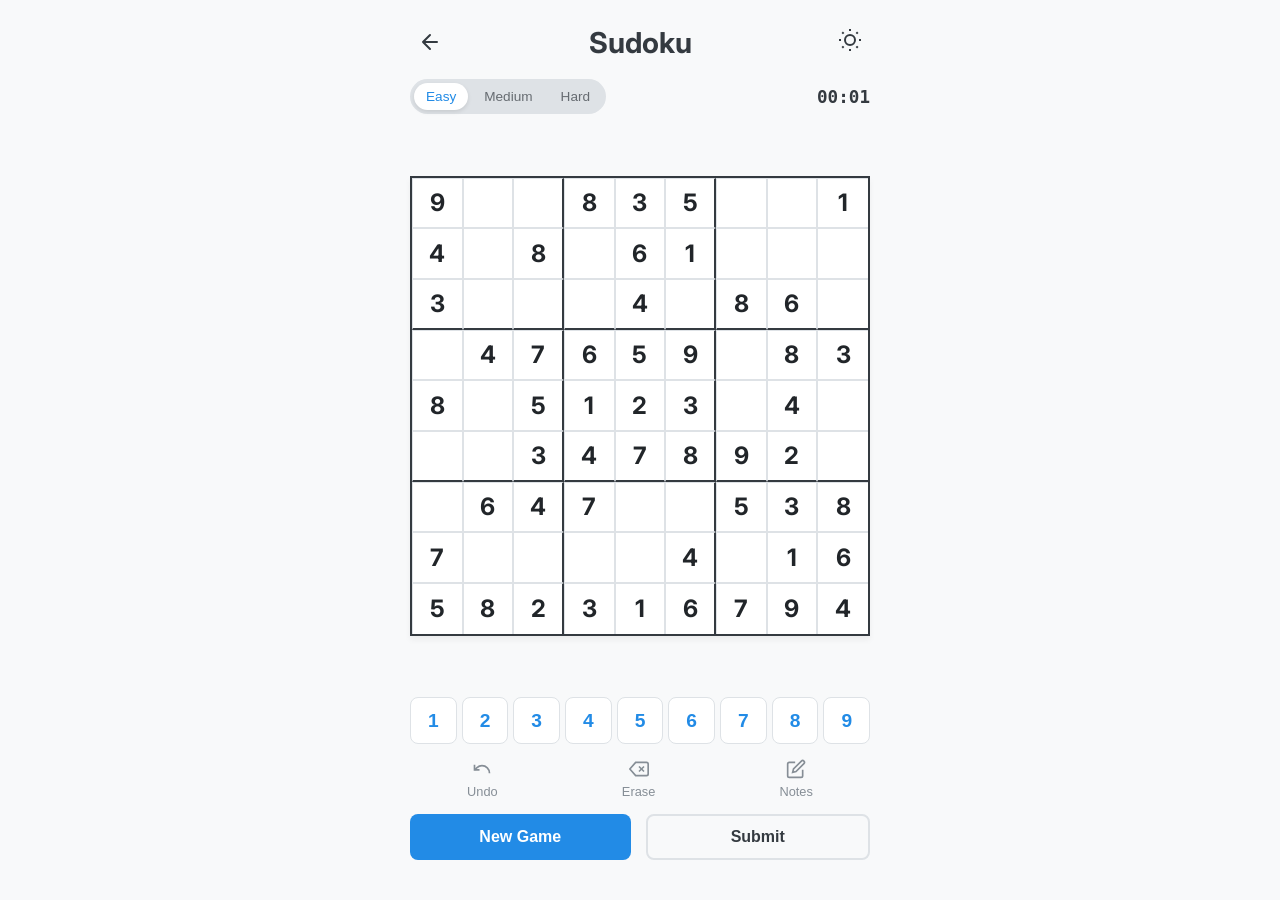
==== index.html @ 2845a226 "Migration" ====
<!DOCTYPE html>
<html lang="en">
<head>
    <meta charset="UTF-8">
    <meta name="viewport" content="width=device-width, initial-scale=1.0, maximum-scale=1.0, user-scalable=no">
    <title>Sudoku</title>
    <link rel="stylesheet" href="style.css">
    <link href="https://fonts.googleapis.com/css2?family=Inter:wght@400;500;600;700&display=swap" rel="stylesheet">
</head>
<body>
    <div class="app-container">
        <header>
            <div class="header-top">
                <a href="homepage.html" class="back-btn" title="Back to Home">
                    <svg width="24" height="24" viewBox="0 0 24 24" fill="none" stroke="currentColor" stroke-width="2" stroke-linecap="round" stroke-linejoin="round"><path d="M19 12H5M12 19l-7-7 7-7"/></svg>
                </a>
                <h1>Sudoku</h1>
                <div class="theme-toggle" id="theme-toggle" title="Toggle Dark Mode">
                    <svg width="24" height="24" viewBox="0 0 24 24" fill="none" stroke="currentColor" stroke-width="2">
                        <circle cx="12" cy="12" r="5"></circle>
                        <path d="M12 1v2M12 21v2M4.22 4.22l1.42 1.42M18.36 18.36l1.42 1.42M1 12h2M21 12h2M4.22 19.78l1.42-1.42M18.36 5.64l1.42-1.42"></path>
                    </svg>
                </div>
            </div>
            
            <div class="game-info">
                <div class="difficulty-selector">
                    <button class="diff-btn active" data-diff="easy">Easy</button>
                    <button class="diff-btn" data-diff="medium">Medium</button>
                    <button class="diff-btn" data-diff="hard">Hard</button>
                </div>
                <div class="timer" id="timer">00:00</div>
            </div>
        </header>

        <main class="game-board-container">
            <div id="sudoku-board" class="board"></div>
        </main>

        <div class="controls-area">
            <div class="numpad">
                <button class="num-btn" data-num="1">1</button>
                <button class="num-btn" data-num="2">2</button>
                <button class="num-btn" data-num="3">3</button>
                <button class="num-btn" data-num="4">4</button>
                <button class="num-btn" data-num="5">5</button>
                <button class="num-btn" data-num="6">6</button>
                <button class="num-btn" data-num="7">7</button>
                <button class="num-btn" data-num="8">8</button>
                <button class="num-btn" data-num="9">9</button>
            </div>
            
            <div class="action-buttons">
                <button class="action-btn icon-btn" id="undo-btn" title="Undo">
                    <svg width="20" height="20" viewBox="0 0 24 24" fill="none" stroke="currentColor" stroke-width="2"><path d="M3 7v6h6"></path><path d="M21 17a9 9 0 0 0-9-9 9 9 0 0 0-6 2.3L3 13"></path></svg>
                    <span>Undo</span>
                </button>
                <button class="action-btn icon-btn" id="erase-btn" title="Erase">
                    <svg width="20" height="20" viewBox="0 0 24 24" fill="none" stroke="currentColor" stroke-width="2"><path d="M21 4H8l-7 8 7 8h13a2 2 0 0 0 2-2V6a2 2 0 0 0-2-2z"></path><line x1="18" y1="9" x2="12" y2="15"></line><line x1="12" y1="9" x2="18" y2="15"></line></svg>
                    <span>Erase</span>
                </button>
                <button class="action-btn icon-btn" id="note-btn" title="Notes">
                    <svg width="20" height="20" viewBox="0 0 24 24" fill="none" stroke="currentColor" stroke-width="2"><path d="M11 4H4a2 2 0 0 0-2 2v14a2 2 0 0 0 2 2h14a2 2 0 0 0 2-2v-7"></path><path d="M18.5 2.5a2.121 2.121 0 0 1 3 3L12 15l-4 1 1-4 9.5-9.5z"></path></svg>
                    <span>Notes</span>
                </button>
            </div>

            <div class="game-actions">
                <button id="new-game-btn" class="primary-btn">New Game</button>
                <button id="submit-btn" class="secondary-btn">Submit</button>
            </div>
        </div>
        
        <div id="message" class="toast hidden"></div>
    </div>

    <script src="script.js"></script>
</body>
</html>
---- style.css ----
:root {
    --bg-color: #f8f9fa;
    --text-color: #343a40;
    --board-bg: #ffffff;
    --grid-line: #dee2e6;
    --grid-line-thick: #343a40;
    --cell-hover: #e9ecef;
    --selected-cell: #e7f5ff;
    --highlighted-cell: #f1f3f5;
    --same-num-highlight: #d0ebff;
    --primary-color: #228be6;
    --primary-hover: #1c7ed6;
    --secondary-color: #868e96;
    --error-color: #fa5252;
    --success-color: #40c057;
    --fixed-num-color: #212529;
    --user-num-color: #228be6;
    --shadow: 0 4px 6px rgba(0, 0, 0, 0.05);
    --radius: 8px;
    --font-family: 'Inter', -apple-system, BlinkMacSystemFont, sans-serif;
}

[data-theme="dark"] {
    --bg-color: #212529;
    --text-color: #f8f9fa;
    --board-bg: #343a40;
    --grid-line: #495057;
    --grid-line-thick: #adb5bd;
    --cell-hover: #3b4248;
    --selected-cell: #1864ab;
    --highlighted-cell: #2c3137;
    --same-num-highlight: #1971c2;
    --primary-color: #4dabf7;
    --primary-hover: #339af0;
    --secondary-color: #adb5bd;
    --error-color: #ff6b6b;
    --success-color: #51cf66;
    --fixed-num-color: #e9ecef;
    --user-num-color: #74c0fc;
    --shadow: 0 4px 6px rgba(0, 0, 0, 0.3);
}

* {
    box-sizing: border-box;
    margin: 0;
    padding: 0;
    user-select: none;
    -webkit-tap-highlight-color: transparent;
}

body {
    background-color: var(--bg-color);
    color: var(--text-color);
    font-family: var(--font-family);
    min-height: 100vh;
    display: flex;
    justify-content: center;
    transition: background-color 0.3s, color 0.3s;
}

.app-container {
    width: 100%;
    max-width: 500px;
    padding: 20px;
    display: flex;
    flex-direction: column;
    gap: 20px;
    height: 100vh; /* Full viewport height for mobile */
}

/* Header */
header {
    display: flex;
    flex-direction: column;
    gap: 15px;
}

.header-top {
    display: flex;
    justify-content: space-between;
    align-items: center;
}

h1 {
    font-size: 1.8rem;
    font-weight: 700;
}

.theme-toggle {
    cursor: pointer;
    padding: 8px;
    border-radius: 50%;
    transition: background-color 0.2s;
}

.theme-toggle:hover {
    background-color: var(--cell-hover);
}

.game-info {
    display: flex;
    justify-content: space-between;
    align-items: center;
}

.difficulty-selector {
    display: flex;
    background-color: var(--grid-line);
    padding: 4px;
    border-radius: 20px;
    gap: 4px;
}

.diff-btn {
    background: transparent;
    border: none;
    padding: 6px 12px;
    border-radius: 16px;
    font-size: 0.85rem;
    font-weight: 500;
    color: var(--text-color);
    cursor: pointer;
    transition: all 0.2s;
    opacity: 0.7;
}

.diff-btn.active {
    background-color: var(--board-bg);
    box-shadow: 0 2px 4px rgba(0,0,0,0.1);
    opacity: 1;
    color: var(--primary-color);
}

.timer {
    font-family: monospace;
    font-size: 1.1rem;
    font-weight: 600;
}

/* Board */
.game-board-container {
    flex: 1;
    display: flex;
    justify-content: center;
    align-items: center;
    width: 100%;
}

.board {
    display: grid;
    grid-template-columns: repeat(9, 1fr);
    grid-template-rows: repeat(9, 1fr);
    width: 100%;
    aspect-ratio: 1;
    background-color: var(--grid-line-thick);
    border: 2px solid var(--grid-line-thick);
    gap: 1px;
    box-shadow: var(--shadow);
}

.cell {
    background-color: var(--board-bg);
    display: flex;
    justify-content: center;
    align-items: center;
    font-size: 1.5rem;
    font-weight: 500;
    cursor: pointer;
    color: var(--user-num-color);
    position: relative;
}

/* Grid Lines Logic */
.cell:nth-child(3n) {
    border-right: 2px solid var(--grid-line-thick);
}
.cell:nth-child(9n) {
    border-right: none;
}
.cell:nth-child(n+19):nth-child(-n+27),
.cell:nth-child(n+46):nth-child(-n+54) {
    border-bottom: 2px solid var(--grid-line-thick);
}
/* Fix for gap based grid */
.board {
    gap: 0;
    background-color: var(--grid-line-thick);
}
.cell {
    border: 1px solid var(--grid-line);
}
.cell:nth-child(3n) {
    border-right: 2px solid var(--grid-line-thick);
}
.cell:nth-child(9n) {
    border-right: 1px solid var(--grid-line);
}
.cell:nth-child(n+19):nth-child(-n+27),
.cell:nth-child(n+46):nth-child(-n+54) {
    border-bottom: 2px solid var(--grid-line-thick);
}
.cell:nth-child(n+73) {
    border-bottom: none;
}
.cell:nth-child(9n) {
    border-right: none;
}

/* Cell States */
.cell.fixed {
    color: var(--fixed-num-color);
    font-weight: 700;
}

.cell.selected {
    background-color: var(--selected-cell);
}

.cell.highlighted {
    background-color: var(--highlighted-cell);
}

.cell.same-num {
    background-color: var(--same-num-highlight);
}

.cell.error {
    background-color: rgba(250, 82, 82, 0.2);
    color: var(--error-color);
}

/* Controls */
.controls-area {
    display: flex;
    flex-direction: column;
    gap: 15px;
    padding-bottom: 20px;
}

.numpad {
    display: grid;
    grid-template-columns: repeat(9, 1fr);
    gap: 5px;
}

.num-btn {
    aspect-ratio: 1; /* Square buttons */
    background-color: var(--board-bg);
    border: 1px solid var(--grid-line);
    border-radius: var(--radius);
    color: var(--primary-color);
    font-size: 1.2rem;
    font-weight: 600;
    cursor: pointer;
    transition: all 0.1s;
    display: flex;
    justify-content: center;
    align-items: center;
}

.num-btn:active {
    transform: scale(0.95);
    background-color: var(--cell-hover);
}

.action-buttons {
    display: flex;
    justify-content: space-around;
    gap: 10px;
}

.action-btn {
    display: flex;
    flex-direction: column;
    align-items: center;
    gap: 5px;
    background: none;
    border: none;
    color: var(--secondary-color);
    cursor: pointer;
    font-size: 0.8rem;
    font-weight: 500;
}

.action-btn svg {
    stroke: var(--secondary-color);
    transition: stroke 0.2s;
}

.action-btn:hover svg, .action-btn:active svg {
    stroke: var(--primary-color);
}
.action-btn:hover span, .action-btn:active span {
    color: var(--primary-color);
}

.game-actions {
    display: flex;
    gap: 15px;
}

.primary-btn, .secondary-btn {
    flex: 1;
    padding: 12px;
    border-radius: var(--radius);
    border: none;
    font-size: 1rem;
    font-weight: 600;
    cursor: pointer;
    transition: opacity 0.2s;
}

.primary-btn {
    background-color: var(--primary-color);
    color: white;
}

.secondary-btn {
    background-color: transparent;
    border: 2px solid var(--grid-line);
    color: var(--text-color);
}

.primary-btn:hover, .secondary-btn:hover {
    opacity: 0.9;
}

/* Toast Message */
.toast {
    position: fixed;
    bottom: 30px;
    left: 50%;
    transform: translateX(-50%);
    background-color: var(--text-color);
    color: var(--bg-color);
    padding: 10px 20px;
    border-radius: 20px;
    font-size: 0.9rem;
    opacity: 1;
    transition: opacity 0.3s;
    z-index: 100;
    box-shadow: 0 4px 12px rgba(0,0,0,0.15);
}

.toast.hidden {
    opacity: 0;
    pointer-events: none;
}

/* Responsive Adjustments */
@media (max-width: 400px) {
    .app-container {
        padding: 10px;
    }
    
    .cell {
        font-size: 1.2rem;
    }
    
    .numpad {
        gap: 3px;
    }
    
    .num-btn {
        font-size: 1rem;
        border-radius: 4px;
    }
}

@media (min-height: 800px) {
    .app-container {
        justify-content: center;
    }
}

/* Homepage Styles */
.home-container {
    display: flex;
    justify-content: center;
    align-items: center;
    min-height: 100vh;
    width: 100%;
    padding: 20px;
    background-image: 
        linear-gradient(var(--grid-line) 1px, transparent 1px),
        linear-gradient(90deg, var(--grid-line) 1px, transparent 1px);
    background-size: 40px 40px;
    background-position: 0 0;
}

.hero-section {
    text-align: center;
    display: flex;
    flex-direction: column;
    align-items: center;
    gap: 30px;
    animation: fadeIn 0.8s ease-out;
}

.main-title {
    font-size: 4rem;
    font-weight: 800;
    background: linear-gradient(135deg, var(--primary-color), var(--primary-hover));
    -webkit-background-clip: text;
    -webkit-text-fill-color: transparent;
    margin-bottom: 10px;
}

.subtitle {
    font-size: 1.2rem;
    color: var(--secondary-color);
    margin-top: -20px;
}

.home-actions {
    display: flex;
    flex-direction: column;
    gap: 15px;
    width: 100%;
    max-width: 300px;
}

.large-btn {
    padding: 15px 30px;
    font-size: 1.2rem;
    text-decoration: none;
    display: flex;
    justify-content: center;
    align-items: center;
    transition: transform 0.2s, box-shadow 0.2s;
}

.large-btn:hover {
    transform: translateY(-2px);
    box-shadow: 0 6px 12px rgba(0,0,0,0.15);
}

/* Modal Styles */
.modal {
    position: fixed;
    top: 0;
    left: 0;
    width: 100%;
    height: 100%;
    background-color: rgba(0, 0, 0, 0.5);
    display: flex;
    justify-content: center;
    align-items: center;
    z-index: 1000;
    opacity: 1;
    transition: opacity 0.3s;
    backdrop-filter: blur(5px);
}

.modal.hidden {
    opacity: 0;
    pointer-events: none;
}

.modal-content {
    background-color: var(--bg-color);
    padding: 30px;
    border-radius: 20px;
    width: 90%;
    max-width: 500px;
    box-shadow: 0 10px 25px rgba(0,0,0,0.2);
    transform: scale(1);
    transition: transform 0.3s;
    border: 1px solid var(--grid-line);
}

.modal.hidden .modal-content {
    transform: scale(0.9);
}

.modal-header {
    display: flex;
    justify-content: space-between;
    align-items: center;
    margin-bottom: 20px;
    border-bottom: 1px solid var(--grid-line);
    padding-bottom: 15px;
}

.modal-header h2 {
    color: var(--text-color);
    font-size: 1.5rem;
}

.close-btn {
    background: none;
    border: none;
    font-size: 2rem;
    color: var(--secondary-color);
    cursor: pointer;
    line-height: 1;
}

.close-btn:hover {
    color: var(--error-color);
}

.modal-body {
    display: flex;
    flex-direction: column;
    gap: 20px;
}

.instruction-step {
    display: flex;
    align-items: flex-start;
    gap: 15px;
}

.step-number {
    background-color: var(--primary-color);
    color: white;
    width: 30px;
    height: 30px;
    border-radius: 50%;
    display: flex;
    justify-content: center;
    align-items: center;
    font-weight: bold;
    flex-shrink: 0;
}

.instruction-step p {
    color: var(--text-color);
    line-height: 1.5;
    margin-top: 3px;
}

@keyframes fadeIn {
    from { opacity: 0; transform: translateY(20px); }
    to { opacity: 1; transform: translateY(0); }
}

.back-btn {
    color: var(--text-color);
    display: flex;
    align-items: center;
    justify-content: center;
    padding: 8px;
    border-radius: 50%;
    transition: background-color 0.2s;
}

.back-btn:hover {
    background-color: var(--cell-hover);
    color: var(--primary-color);
}

/* Background Numbers Animation */
.bg-numbers {
    position: fixed;
    top: 0;
    left: 0;
    width: 100%;
    height: 100%;
    pointer-events: none;
    z-index: 0; /* Behind content but above body background */
    overflow: hidden;
}

.home-container {
    position: relative;
    z-index: 1; /* Ensure content is above numbers */
}

.bg-number {
    position: absolute;
    font-family: var(--font-family);
    font-weight: bold;
    color: var(--text-color);
    opacity: 0;
    display: flex;
    justify-content: center;
    align-items: center;
    width: 40px; /* Match grid size */
    height: 40px;
    font-size: 1.2rem;
}

@keyframes fadeNumber {
    0% { opacity: 0; transform: scale(0.8); }
    50% { opacity: 0.15; transform: scale(1); } /* Subtle opacity */
    100% { opacity: 0; transform: scale(0.8); }
}
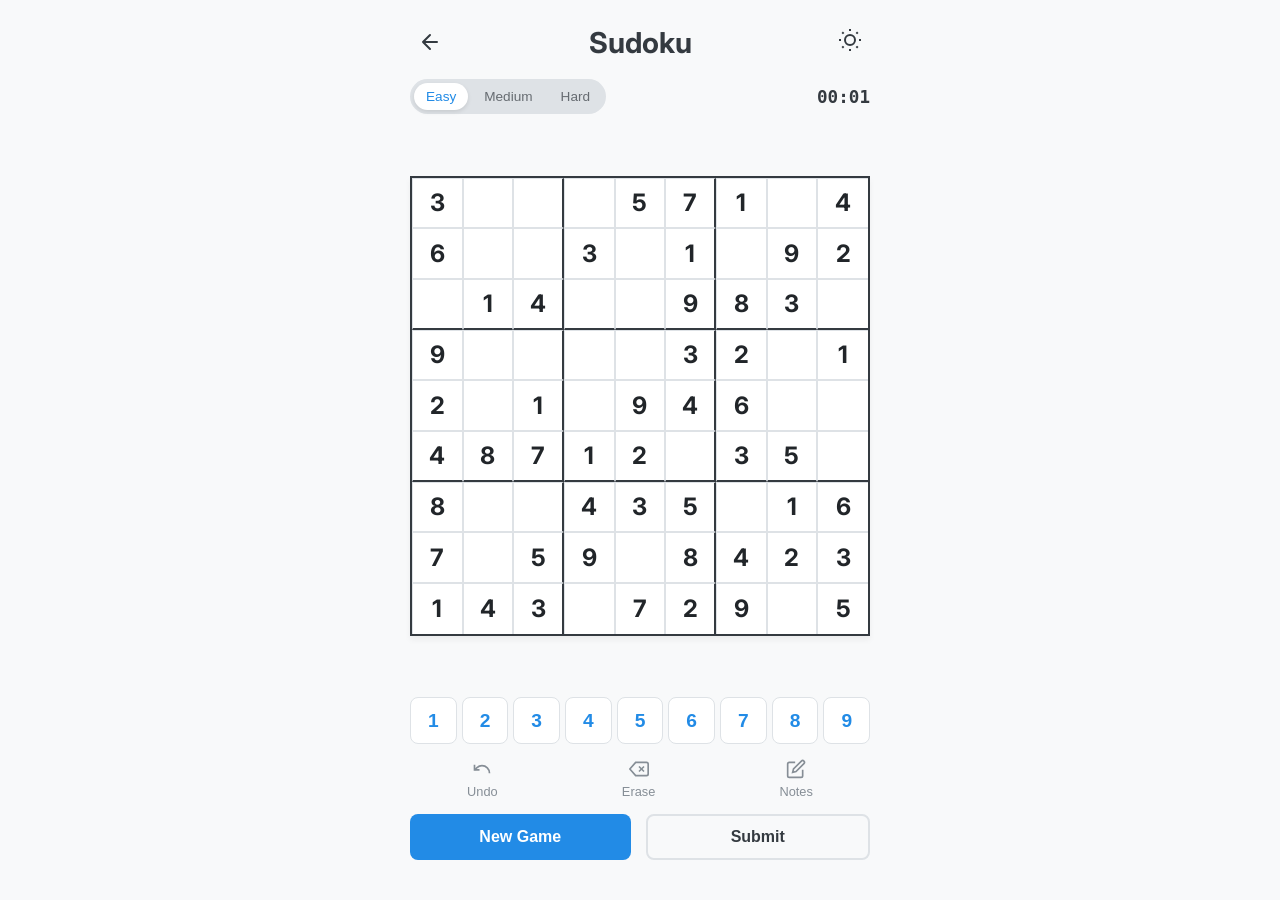
==== commit b1e96682: "analytics" ====
--- a/index.html
+++ b/index.html
@@ -74,6 +74,8 @@
         <div id="message" class="toast hidden"></div>
     </div>
 
+    <!-- IMPORTANT: Analytics must load FIRST -->
+    <script src="AnalyticsManager.js"></script>
     <script src="script.js"></script>
 </body>
 </html>
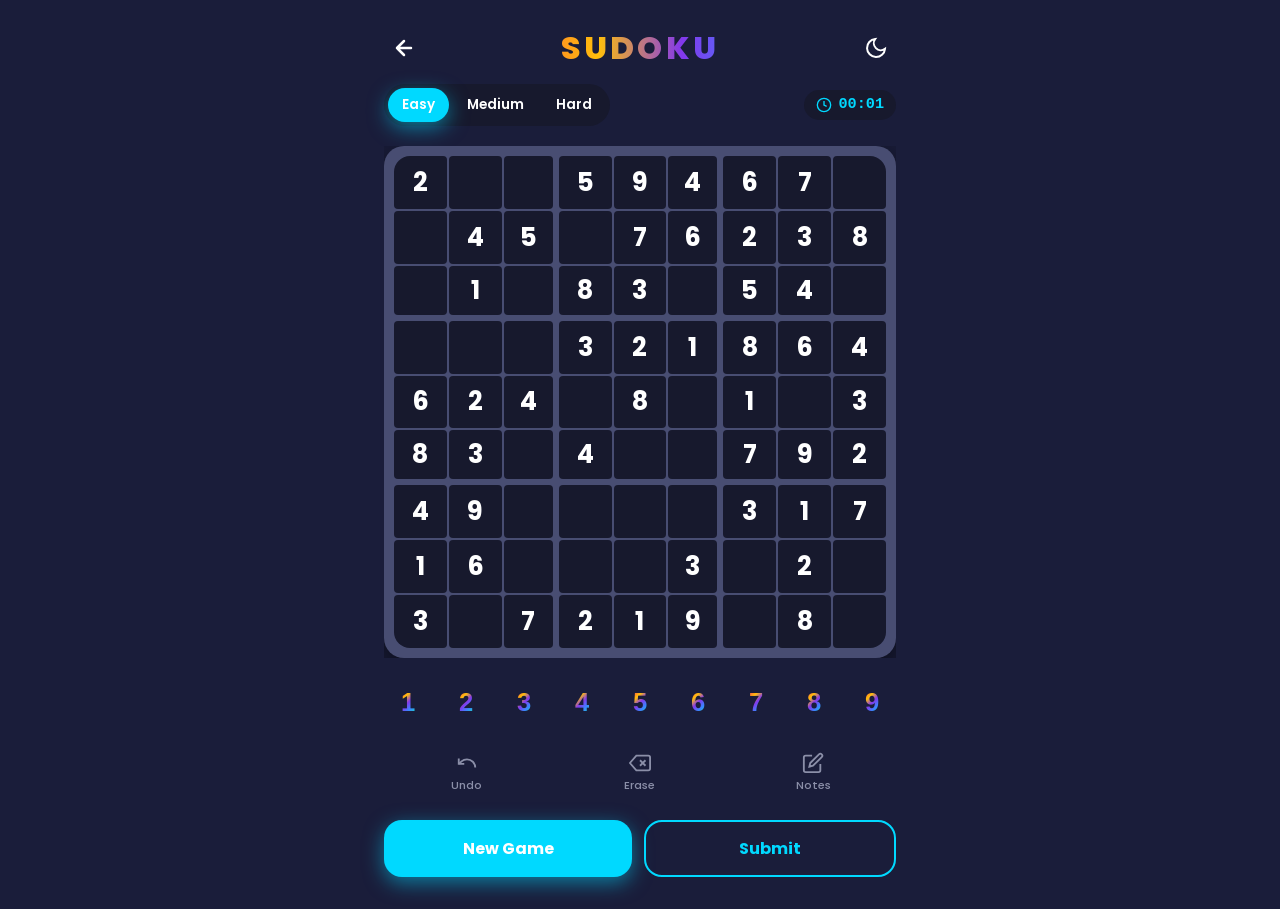
==== commit efd073f3: "updated ui" ====
--- a/index.html
+++ b/index.html
@@ -1,24 +1,28 @@
 <!DOCTYPE html>
-<html lang="en">
+<html lang="en" data-theme="dark">
 <head>
     <meta charset="UTF-8">
-    <meta name="viewport" content="width=device-width, initial-scale=1.0, maximum-scale=1.0, user-scalable=no">
-    <title>Sudoku</title>
+    <meta name="viewport" content="width=device-width, initial-scale=1.0, maximum-scale=5.0, user-scalable=yes">
+    <meta name="description" content="Play Sudoku - Challenge your mind with logic puzzles">
+    <title>Sudoku Game</title>
     <link rel="stylesheet" href="style.css">
-    <link href="https://fonts.googleapis.com/css2?family=Inter:wght@400;500;600;700&display=swap" rel="stylesheet">
+    <link href="https://fonts.googleapis.com/css2?family=Poppins:wght@400;500;600;700;800&display=swap" rel="stylesheet">
 </head>
 <body>
     <div class="app-container">
         <header>
             <div class="header-top">
                 <a href="homepage.html" class="back-btn" title="Back to Home">
-                    <svg width="24" height="24" viewBox="0 0 24 24" fill="none" stroke="currentColor" stroke-width="2" stroke-linecap="round" stroke-linejoin="round"><path d="M19 12H5M12 19l-7-7 7-7"/></svg>
+                    <svg width="24" height="24" viewBox="0 0 24 24" fill="none" stroke="currentColor" stroke-width="2.5" stroke-linecap="round" stroke-linejoin="round"><path d="M19 12H5M12 19l-7-7 7-7"/></svg>
                 </a>
-                <h1>Sudoku</h1>
-                <div class="theme-toggle" id="theme-toggle" title="Toggle Dark Mode">
-                    <svg width="24" height="24" viewBox="0 0 24 24" fill="none" stroke="currentColor" stroke-width="2">
+                <h1 class="gradient-title">SUDOKU</h1>
+                <div class="theme-toggle" id="theme-toggle" title="Toggle Theme">
+                    <svg class="sun-icon" width="24" height="24" viewBox="0 0 24 24" fill="none" stroke="currentColor" stroke-width="2">
                         <circle cx="12" cy="12" r="5"></circle>
                         <path d="M12 1v2M12 21v2M4.22 4.22l1.42 1.42M18.36 18.36l1.42 1.42M1 12h2M21 12h2M4.22 19.78l1.42-1.42M18.36 5.64l1.42-1.42"></path>
+                    </svg>
+                    <svg class="moon-icon" width="24" height="24" viewBox="0 0 24 24" fill="none" stroke="currentColor" stroke-width="2">
+                        <path d="M21 12.79A9 9 0 1 1 11.21 3 7 7 0 0 0 21 12.79z"></path>
                     </svg>
                 </div>
             </div>
@@ -29,7 +33,13 @@
                     <button class="diff-btn" data-diff="medium">Medium</button>
                     <button class="diff-btn" data-diff="hard">Hard</button>
                 </div>
-                <div class="timer" id="timer">00:00</div>
+                <div class="timer-container">
+                    <svg width="16" height="16" viewBox="0 0 24 24" fill="none" stroke="currentColor" stroke-width="2">
+                        <circle cx="12" cy="12" r="10"></circle>
+                        <polyline points="12 6 12 12 16 14"></polyline>
+                    </svg>
+                    <div class="timer" id="timer">00:00</div>
+                </div>
             </div>
         </header>
 
@@ -39,28 +49,38 @@
 
         <div class="controls-area">
             <div class="numpad">
-                <button class="num-btn" data-num="1">1</button>
-                <button class="num-btn" data-num="2">2</button>
-                <button class="num-btn" data-num="3">3</button>
-                <button class="num-btn" data-num="4">4</button>
-                <button class="num-btn" data-num="5">5</button>
-                <button class="num-btn" data-num="6">6</button>
-                <button class="num-btn" data-num="7">7</button>
-                <button class="num-btn" data-num="8">8</button>
-                <button class="num-btn" data-num="9">9</button>
+                <button class="num-btn" data-num="1"><span class="gradient-num">1</span></button>
+                <button class="num-btn" data-num="2"><span class="gradient-num">2</span></button>
+                <button class="num-btn" data-num="3"><span class="gradient-num">3</span></button>
+                <button class="num-btn" data-num="4"><span class="gradient-num">4</span></button>
+                <button class="num-btn" data-num="5"><span class="gradient-num">5</span></button>
+                <button class="num-btn" data-num="6"><span class="gradient-num">6</span></button>
+                <button class="num-btn" data-num="7"><span class="gradient-num">7</span></button>
+                <button class="num-btn" data-num="8"><span class="gradient-num">8</span></button>
+                <button class="num-btn" data-num="9"><span class="gradient-num">9</span></button>
             </div>
             
             <div class="action-buttons">
                 <button class="action-btn icon-btn" id="undo-btn" title="Undo">
-                    <svg width="20" height="20" viewBox="0 0 24 24" fill="none" stroke="currentColor" stroke-width="2"><path d="M3 7v6h6"></path><path d="M21 17a9 9 0 0 0-9-9 9 9 0 0 0-6 2.3L3 13"></path></svg>
+                    <svg width="24" height="24" viewBox="0 0 24 24" fill="none" stroke="currentColor" stroke-width="2">
+                        <path d="M3 7v6h6"></path>
+                        <path d="M21 17a9 9 0 0 0-9-9 9 9 0 0 0-6 2.3L3 13"></path>
+                    </svg>
                     <span>Undo</span>
                 </button>
                 <button class="action-btn icon-btn" id="erase-btn" title="Erase">
-                    <svg width="20" height="20" viewBox="0 0 24 24" fill="none" stroke="currentColor" stroke-width="2"><path d="M21 4H8l-7 8 7 8h13a2 2 0 0 0 2-2V6a2 2 0 0 0-2-2z"></path><line x1="18" y1="9" x2="12" y2="15"></line><line x1="12" y1="9" x2="18" y2="15"></line></svg>
+                    <svg width="24" height="24" viewBox="0 0 24 24" fill="none" stroke="currentColor" stroke-width="2">
+                        <path d="M21 4H8l-7 8 7 8h13a2 2 0 0 0 2-2V6a2 2 0 0 0-2-2z"></path>
+                        <line x1="18" y1="9" x2="12" y2="15"></line>
+                        <line x1="12" y1="9" x2="18" y2="15"></line>
+                    </svg>
                     <span>Erase</span>
                 </button>
                 <button class="action-btn icon-btn" id="note-btn" title="Notes">
-                    <svg width="20" height="20" viewBox="0 0 24 24" fill="none" stroke="currentColor" stroke-width="2"><path d="M11 4H4a2 2 0 0 0-2 2v14a2 2 0 0 0 2 2h14a2 2 0 0 0 2-2v-7"></path><path d="M18.5 2.5a2.121 2.121 0 0 1 3 3L12 15l-4 1 1-4 9.5-9.5z"></path></svg>
+                    <svg width="24" height="24" viewBox="0 0 24 24" fill="none" stroke="currentColor" stroke-width="2">
+                        <path d="M11 4H4a2 2 0 0 0-2 2v14a2 2 0 0 0 2 2h14a2 2 0 0 0 2-2v-7"></path>
+                        <path d="M18.5 2.5a2.121 2.121 0 0 1 3 3L12 15l-4 1 1-4 9.5-9.5z"></path>
+                    </svg>
                     <span>Notes</span>
                 </button>
             </div>
--- a/style.css
+++ b/style.css
@@ -1,43 +1,47 @@
 :root {
-    --bg-color: #f8f9fa;
-    --text-color: #343a40;
+    --bg-color: #f5f7fb;
+    --text-color: #1a1a2e;
     --board-bg: #ffffff;
-    --grid-line: #dee2e6;
-    --grid-line-thick: #343a40;
-    --cell-hover: #e9ecef;
-    --selected-cell: #e7f5ff;
-    --highlighted-cell: #f1f3f5;
-    --same-num-highlight: #d0ebff;
-    --primary-color: #228be6;
-    --primary-hover: #1c7ed6;
-    --secondary-color: #868e96;
-    --error-color: #fa5252;
-    --success-color: #40c057;
-    --fixed-num-color: #212529;
-    --user-num-color: #228be6;
-    --shadow: 0 4px 6px rgba(0, 0, 0, 0.05);
-    --radius: 8px;
-    --font-family: 'Inter', -apple-system, BlinkMacSystemFont, sans-serif;
+    --cell-bg: #fafbff;
+    --grid-line: #e8ecf5;
+    --grid-line-thick: #d0d5e3;
+    --cell-hover: #f0f3fb;
+    --selected-cell: #dfe6ff;
+    --highlighted-cell: #eef2ff;
+    --same-num-highlight: #d4ddff;
+    --primary-color: #c428d4;
+    --primary-hover: #b022c0;
+    --secondary-color: #8b8fa8;
+    --error-color: #ef4444;
+    --success-color: #10b981;
+    --fixed-num-color: #2a2a3e;
+    --user-num-color: #8338ec;
+    --shadow: 0 4px 12px rgba(0, 0, 0, 0.06);
+    --button-shadow: 0 4px 16px rgba(196, 40, 212, 0.35);
+    --radius: 16px;
+    --font-family: 'Poppins', -apple-system, BlinkMacSystemFont, sans-serif;
 }
 
 [data-theme="dark"] {
-    --bg-color: #212529;
-    --text-color: #f8f9fa;
-    --board-bg: #343a40;
-    --grid-line: #495057;
-    --grid-line-thick: #adb5bd;
-    --cell-hover: #3b4248;
-    --selected-cell: #1864ab;
-    --highlighted-cell: #2c3137;
-    --same-num-highlight: #1971c2;
-    --primary-color: #4dabf7;
-    --primary-hover: #339af0;
-    --secondary-color: #adb5bd;
-    --error-color: #ff6b6b;
-    --success-color: #51cf66;
-    --fixed-num-color: #e9ecef;
-    --user-num-color: #74c0fc;
-    --shadow: 0 4px 6px rgba(0, 0, 0, 0.3);
+    --bg-color: #1a1d3a;
+    --text-color: #ffffff;
+    --board-bg: #16192d;
+    --cell-bg: #17192d;
+    --grid-line: #353a5e;
+    --grid-line-thick: #484d72;
+    --cell-hover: #353a60;
+    --selected-cell: #4a68b8;
+    --highlighted-cell: #31365a;
+    --same-num-highlight: #5573c5;
+    --primary-color: #00d9ff;
+    --primary-hover: #00bfe6;
+    --secondary-color: #8b8fa8;
+    --error-color: #f87171;
+    --success-color: #34d399;
+    --fixed-num-color: #ffffff;
+    --user-num-color: #a8c5ff;
+    --shadow: 0 12px 40px rgba(0, 0, 0, 0.7);
+    --button-shadow: 0 6px 20px rgba(0, 217, 255, 0.5);
 }
 
 * {
@@ -55,86 +59,178 @@
     min-height: 100vh;
     display: flex;
     justify-content: center;
-    transition: background-color 0.3s, color 0.3s;
+    transition: background-color 0.3s ease, color 0.3s ease;
+    overflow-x: hidden;
 }
 
 .app-container {
     width: 100%;
     max-width: 500px;
-    padding: 20px;
+    padding: 16px;
     display: flex;
     flex-direction: column;
-    gap: 20px;
-    height: 100vh; /* Full viewport height for mobile */
+    gap: 16px;
+    min-height: 100vh;
+    max-height: 100vh;
+    margin: 0 auto;
+    overflow-y: auto;
 }
 
 /* Header */
 header {
     display: flex;
     flex-direction: column;
-    gap: 15px;
+    gap: 12px;
+    flex-shrink: 0;
 }
 
 .header-top {
-    display: flex;
-    justify-content: space-between;
-    align-items: center;
-}
-
-h1 {
-    font-size: 1.8rem;
-    font-weight: 700;
+    display: grid;
+    grid-template-columns: 40px 1fr 40px;
+    align-items: center;
+    gap: 8px;
+}
+
+.back-btn {
+    display: flex;
+    align-items: center;
+    justify-content: center;
+    width: 40px;
+    height: 40px;
+    border-radius: 50%;
+    background-color: transparent;
+    color: var(--text-color);
+    text-decoration: none;
+    transition: background-color 0.2s;
+}
+
+.back-btn:hover {
+    background-color: var(--cell-hover);
+}
+
+.back-btn svg {
+    stroke: var(--text-color);
+}
+
+.gradient-title {
+    font-size: 1.6rem;
+    font-weight: 800;
+    letter-spacing: 0.1em;
+    background: linear-gradient(90deg, 
+        #ff006e 0%, 
+        #ff6b35 20%, 
+        #ffbe0b 40%, 
+        #8338ec 60%, 
+        #3a86ff 80%, 
+        #06ffa5 100%
+    );
+    -webkit-background-clip: text;
+    -webkit-text-fill-color: transparent;
+    background-clip: text;
+    text-align: center;
+    margin: 0;
 }
 
 .theme-toggle {
     cursor: pointer;
-    padding: 8px;
+    width: 40px;
+    height: 40px;
+    display: flex;
+    align-items: center;
+    justify-content: center;
     border-radius: 50%;
     transition: background-color 0.2s;
+    position: relative;
 }
 
 .theme-toggle:hover {
     background-color: var(--cell-hover);
 }
 
+.theme-toggle svg {
+    position: absolute;
+    stroke: var(--text-color);
+    transition: opacity 0.3s, transform 0.3s;
+}
+
+[data-theme="dark"] .sun-icon {
+    opacity: 0;
+    transform: rotate(180deg);
+}
+
+[data-theme="dark"] .moon-icon {
+    opacity: 1;
+    transform: rotate(0deg);
+}
+
+[data-theme="light"] .sun-icon {
+    opacity: 1;
+    transform: rotate(0deg);
+}
+
+[data-theme="light"] .moon-icon {
+    opacity: 0;
+    transform: rotate(-180deg);
+}
+
 .game-info {
     display: flex;
     justify-content: space-between;
     align-items: center;
+    gap: 10px;
 }
 
 .difficulty-selector {
     display: flex;
-    background-color: var(--grid-line);
+    background-color: var(--cell-bg);
     padding: 4px;
-    border-radius: 20px;
+    border-radius: 24px;
     gap: 4px;
+    align-items: center;
 }
 
 .diff-btn {
     background: transparent;
     border: none;
-    padding: 6px 12px;
-    border-radius: 16px;
+    padding: 7px 14px;
+    border-radius: 20px;
     font-size: 0.85rem;
-    font-weight: 500;
+    font-weight: 600;
     color: var(--text-color);
     cursor: pointer;
-    transition: all 0.2s;
-    opacity: 0.7;
+    transition: all 0.2s ease;
+    font-family: var(--font-family);
+    white-space: nowrap;
 }
 
 .diff-btn.active {
-    background-color: var(--board-bg);
-    box-shadow: 0 2px 4px rgba(0,0,0,0.1);
-    opacity: 1;
+    background-color: var(--primary-color);
+    color: #ffffff;
+    box-shadow: var(--button-shadow);
+}
+
+.timer-container {
+    display: flex;
+    align-items: center;
+    gap: 6px;
+    background-color: var(--cell-bg);
+    padding: 7px 12px;
+    border-radius: 20px;
+    justify-content: center;
+}
+
+.timer-container svg {
+    stroke: var(--primary-color);
+}
+
+.timer {
+    font-family: 'Courier New', monospace;
+    font-size: 0.95rem;
+    font-weight: 700;
     color: var(--primary-color);
-}
-
-.timer {
-    font-family: monospace;
-    font-size: 1.1rem;
-    font-weight: 600;
+    min-width: 45px;
+    text-align: center;
+    line-height: 1;
 }
 
 /* Board */
@@ -144,6 +240,8 @@
     justify-content: center;
     align-items: center;
     width: 100%;
+    min-height: 0;
+    overflow: hidden;
 }
 
 .board {
@@ -151,59 +249,54 @@
     grid-template-columns: repeat(9, 1fr);
     grid-template-rows: repeat(9, 1fr);
     width: 100%;
+    max-width: 100%;
+    max-height: 100%;
     aspect-ratio: 1;
     background-color: var(--grid-line-thick);
-    border: 2px solid var(--grid-line-thick);
-    gap: 1px;
+    border-radius: 20px;
+    padding: 10px;
+    gap: 2px;
     box-shadow: var(--shadow);
+    overflow: hidden;
+    margin: 0;
 }
 
 .cell {
-    background-color: var(--board-bg);
-    display: flex;
-    justify-content: center;
-    align-items: center;
-    font-size: 1.5rem;
-    font-weight: 500;
+    background-color: var(--cell-bg);
+    display: flex;
+    justify-content: center;
+    align-items: center;
+    font-size: 1.2rem;
+    font-weight: 700;
     cursor: pointer;
     color: var(--user-num-color);
     position: relative;
-}
-
-/* Grid Lines Logic */
-.cell:nth-child(3n) {
-    border-right: 2px solid var(--grid-line-thick);
-}
-.cell:nth-child(9n) {
-    border-right: none;
-}
+    transition: all 0.15s ease;
+    border-radius: 4px;
+}
+
+/* Add thicker gaps between 3x3 blocks */
+.cell:nth-child(3n):not(:nth-child(9n)) {
+    margin-right: 4px;
+}
+
 .cell:nth-child(n+19):nth-child(-n+27),
 .cell:nth-child(n+46):nth-child(-n+54) {
-    border-bottom: 2px solid var(--grid-line-thick);
-}
-/* Fix for gap based grid */
-.board {
-    gap: 0;
-    background-color: var(--grid-line-thick);
-}
-.cell {
-    border: 1px solid var(--grid-line);
-}
-.cell:nth-child(3n) {
-    border-right: 2px solid var(--grid-line-thick);
-}
-.cell:nth-child(9n) {
-    border-right: 1px solid var(--grid-line);
-}
-.cell:nth-child(n+19):nth-child(-n+27),
-.cell:nth-child(n+46):nth-child(-n+54) {
-    border-bottom: 2px solid var(--grid-line-thick);
-}
-.cell:nth-child(n+73) {
-    border-bottom: none;
-}
-.cell:nth-child(9n) {
-    border-right: none;
+    margin-bottom: 4px;
+}
+
+/* Rounded corners for first and last cells */
+.cell:nth-child(1) {
+    border-top-left-radius: 16px;
+}
+.cell:nth-child(9) {
+    border-top-right-radius: 16px;
+}
+.cell:nth-child(73) {
+    border-bottom-left-radius: 16px;
+}
+.cell:nth-child(81) {
+    border-bottom-right-radius: 16px;
 }
 
 /* Cell States */
@@ -214,6 +307,9 @@
 
 .cell.selected {
     background-color: var(--selected-cell);
+    transform: scale(0.97);
+    box-shadow: 0 0 0 3px var(--primary-color), 0 4px 12px rgba(0, 217, 255, 0.3);
+    z-index: 10;
 }
 
 .cell.highlighted {
@@ -225,121 +321,187 @@
 }
 
 .cell.error {
-    background-color: rgba(250, 82, 82, 0.2);
+    background-color: rgba(248, 113, 113, 0.3);
     color: var(--error-color);
+    animation: shake 0.3s;
+}
+
+@keyframes shake {
+    0%, 100% { transform: translateX(0); }
+    25% { transform: translateX(-4px); }
+    75% { transform: translateX(4px); }
 }
 
 /* Controls */
 .controls-area {
     display: flex;
     flex-direction: column;
-    gap: 15px;
-    padding-bottom: 20px;
+    gap: 14px;
+    padding-bottom: 8px;
+    width: 100%;
+    flex-shrink: 0;
 }
 
 .numpad {
     display: grid;
     grid-template-columns: repeat(9, 1fr);
-    gap: 5px;
+    gap: 7px;
+    width: 100%;
 }
 
 .num-btn {
-    aspect-ratio: 1; /* Square buttons */
-    background-color: var(--board-bg);
-    border: 1px solid var(--grid-line);
-    border-radius: var(--radius);
-    color: var(--primary-color);
-    font-size: 1.2rem;
-    font-weight: 600;
+    aspect-ratio: 1;
+    width: 100%;
+    background-color: transparent;
+    border: none;
+    border-radius: 10px;
     cursor: pointer;
-    transition: all 0.1s;
-    display: flex;
-    justify-content: center;
-    align-items: center;
+    transition: all 0.2s ease;
+    display: flex;
+    justify-content: center;
+    align-items: center;
+    padding: 0;
 }
 
 .num-btn:active {
-    transform: scale(0.95);
-    background-color: var(--cell-hover);
+    transform: scale(0.9);
+}
+
+.gradient-num {
+    background: linear-gradient(135deg, 
+        #ff006e 0%, 
+        #ff6b35 15%, 
+        #ffbe0b 30%, 
+        #8338ec 50%, 
+        #3a86ff 70%, 
+        #06ffa5 100%
+    );
+    -webkit-background-clip: text;
+    -webkit-text-fill-color: transparent;
+    background-clip: text;
+    font-weight: 800;
+    font-size: 1.3rem;
 }
 
 .action-buttons {
     display: flex;
-    justify-content: space-around;
-    gap: 10px;
+    justify-content: space-evenly;
+    align-items: center;
+    gap: 8px;
+    width: 100%;
 }
 
 .action-btn {
     display: flex;
     flex-direction: column;
     align-items: center;
-    gap: 5px;
+    justify-content: center;
+    gap: 3px;
     background: none;
     border: none;
     color: var(--secondary-color);
     cursor: pointer;
-    font-size: 0.8rem;
+    font-size: 0.7rem;
     font-weight: 500;
+    font-family: var(--font-family);
+    transition: all 0.2s;
+    padding: 6px 8px;
+    border-radius: 10px;
+    flex: 1;
 }
 
 .action-btn svg {
     stroke: var(--secondary-color);
     transition: stroke 0.2s;
-}
-
-.action-btn:hover svg, .action-btn:active svg {
+    width: 22px;
+    height: 22px;
+}
+
+.action-btn:hover,
+.action-btn:active {
+    background-color: var(--cell-hover);
+}
+
+.action-btn:hover svg, 
+.action-btn:active svg,
+.action-btn.active svg {
     stroke: var(--primary-color);
 }
-.action-btn:hover span, .action-btn:active span {
+
+.action-btn:hover span, 
+.action-btn:active span,
+.action-btn.active span {
     color: var(--primary-color);
 }
 
 .game-actions {
     display: flex;
-    gap: 15px;
-}
-
-.primary-btn, .secondary-btn {
+    gap: 12px;
+    width: 100%;
+}
+
+.primary-btn, 
+.secondary-btn {
     flex: 1;
-    padding: 12px;
-    border-radius: var(--radius);
+    padding: 14px;
+    border-radius: 18px;
     border: none;
     font-size: 1rem;
-    font-weight: 600;
+    font-weight: 700;
     cursor: pointer;
-    transition: opacity 0.2s;
+    transition: all 0.2s ease;
+    font-family: var(--font-family);
+    text-align: center;
 }
 
 .primary-btn {
     background-color: var(--primary-color);
-    color: white;
+    color: #ffffff;
+    box-shadow: var(--button-shadow);
+}
+
+.primary-btn:hover {
+    background-color: var(--primary-hover);
+    transform: translateY(-2px);
+    box-shadow: 0 6px 20px rgba(0, 217, 255, 0.5);
+}
+
+.primary-btn:active {
+    transform: translateY(0);
 }
 
 .secondary-btn {
     background-color: transparent;
-    border: 2px solid var(--grid-line);
-    color: var(--text-color);
-}
-
-.primary-btn:hover, .secondary-btn:hover {
-    opacity: 0.9;
+    border: 2px solid var(--primary-color);
+    color: var(--primary-color);
+}
+
+.secondary-btn:hover {
+    background-color: var(--cell-hover);
+    transform: translateY(-2px);
+}
+
+.secondary-btn:active {
+    transform: translateY(0);
 }
 
 /* Toast Message */
 .toast {
     position: fixed;
-    bottom: 30px;
+    bottom: 100px;
     left: 50%;
     transform: translateX(-50%);
-    background-color: var(--text-color);
-    color: var(--bg-color);
-    padding: 10px 20px;
-    border-radius: 20px;
+    background-color: var(--board-bg);
+    color: var(--text-color);
+    padding: 12px 24px;
+    border-radius: 24px;
     font-size: 0.9rem;
+    font-weight: 600;
     opacity: 1;
-    transition: opacity 0.3s;
+    transition: opacity 0.3s ease;
     z-index: 100;
-    box-shadow: 0 4px 12px rgba(0,0,0,0.15);
+    box-shadow: var(--shadow);
+    border: 1px solid var(--grid-line);
 }
 
 .toast.hidden {
@@ -348,28 +510,260 @@
 }
 
 /* Responsive Adjustments */
-@media (max-width: 400px) {
+
+/* Extra small phones (portrait) */
+@media (max-width: 360px) {
     .app-container {
-        padding: 10px;
+        padding: 12px;
+        gap: 12px;
+    }
+    
+    header {
+        gap: 10px;
+    }
+    
+    .gradient-title {
+        font-size: 1.3rem;
+    }
+    
+    .header-top .back-btn,
+    .header-top .theme-toggle {
+        width: 36px;
+        height: 36px;
+    }
+    
+    .game-info {
+        gap: 8px;
+    }
+    
+    .diff-btn {
+        padding: 6px 10px;
+        font-size: 0.75rem;
+    }
+    
+    .timer-container {
+        padding: 6px 10px;
+    }
+    
+    .timer {
+        font-size: 0.85rem;
+        min-width: 40px;
+    }
+    
+    .board {
+        padding: 8px;
     }
     
     .cell {
+        font-size: 1rem;
+    }
+    
+    .controls-area {
+        gap: 10px;
+    }
+    
+    .numpad {
+        gap: 5px;
+    }
+    
+    .gradient-num {
+        font-size: 1.1rem;
+    }
+    
+    .action-buttons {
+        gap: 6px;
+    }
+    
+    .action-btn {
+        font-size: 0.65rem;
+        padding: 6px 4px;
+    }
+    
+    .action-btn svg {
+        width: 18px;
+        height: 18px;
+    }
+    
+    .primary-btn, .secondary-btn {
+        padding: 12px;
+        font-size: 0.9rem;
+    }
+}
+
+/* Small phones */
+@media (min-width: 361px) and (max-width: 400px) {
+    .app-container {
+        padding: 14px;
+        gap: 14px;
+    }
+    
+    header {
+        gap: 11px;
+    }
+    
+    .gradient-title {
+        font-size: 1.45rem;
+    }
+    
+    .cell {
+        font-size: 1.1rem;
+    }
+    
+    .gradient-num {
         font-size: 1.2rem;
     }
     
+    .controls-area {
+        gap: 12px;
+    }
+    
     .numpad {
-        gap: 3px;
-    }
-    
-    .num-btn {
-        font-size: 1rem;
-        border-radius: 4px;
-    }
-}
-
-@media (min-height: 800px) {
+        gap: 6px;
+    }
+}
+
+/* Standard phones and small tablets */
+@media (min-width: 401px) and (max-width: 480px) {
+    .app-container {
+        padding: 16px;
+        gap: 16px;
+    }
+    
+    .gradient-num {
+        font-size: 1.3rem;
+    }
+}
+
+/* Tablets portrait */
+@media (min-width: 481px) and (max-width: 768px) {
     .app-container {
         justify-content: center;
+        max-width: 540px;
+        padding: 20px;
+        gap: 18px;
+    }
+    
+    .gradient-title {
+        font-size: 1.8rem;
+    }
+    
+    .cell {
+        font-size: 1.4rem;
+    }
+    
+    .controls-area {
+        gap: 18px;
+    }
+    
+    .numpad {
+        gap: 9px;
+    }
+    
+    .gradient-num {
+        font-size: 1.5rem;
+    }
+}
+
+/* Tablets landscape and desktop */
+@media (min-width: 769px) {
+    .app-container {
+        justify-content: center;
+        max-width: 560px;
+        padding: 24px;
+        gap: 20px;
+    }
+    
+    .gradient-title {
+        font-size: 2rem;
+    }
+    
+    .cell {
+        font-size: 1.6rem;
+    }
+    
+    .gradient-num {
+        font-size: 1.6rem;
+    }
+    
+    .controls-area {
+        gap: 20px;
+    }
+    
+    .numpad {
+        gap: 10px;
+    }
+}
+
+/* Short screens (landscape phones) */
+@media (max-height: 640px) {
+    .app-container {
+        gap: 10px;
+        padding: 10px 16px;
+        max-height: 100vh;
+    }
+    
+    header {
+        gap: 8px;
+    }
+    
+    .gradient-title {
+        font-size: 1.3rem;
+    }
+    
+    .game-board-container {
+        flex: 1;
+        min-height: 0;
+    }
+    
+    .cell {
+        font-size: 1rem;
+    }
+    
+    .controls-area {
+        gap: 10px;
+        padding-bottom: 6px;
+    }
+    
+    .numpad {
+        gap: 5px;
+    }
+    
+    .gradient-num {
+        font-size: 1.1rem;
+    }
+    
+    .action-btn {
+        padding: 6px 8px;
+        font-size: 0.7rem;
+    }
+    
+    .primary-btn, .secondary-btn {
+        padding: 10px;
+        font-size: 0.9rem;
+    }
+}
+
+/* Medium height screens */
+@media (min-height: 641px) and (max-height: 750px) {
+    .app-container {
+        gap: 14px;
+        padding: 14px 16px;
+    }
+    
+    header {
+        gap: 10px;
+    }
+    
+    .controls-area {
+        gap: 12px;
+    }
+}
+
+/* Tall screens */
+@media (min-height: 751px) {
+    .app-container {
+        justify-content: center;
+        max-height: none;
     }
 }
 
@@ -380,12 +774,8 @@
     align-items: center;
     min-height: 100vh;
     width: 100%;
-    padding: 20px;
-    background-image: 
-        linear-gradient(var(--grid-line) 1px, transparent 1px),
-        linear-gradient(90deg, var(--grid-line) 1px, transparent 1px);
-    background-size: 40px 40px;
-    background-position: 0 0;
+    padding: 40px 20px;
+    position: relative;
 }
 
 .hero-section {
@@ -393,46 +783,140 @@
     display: flex;
     flex-direction: column;
     align-items: center;
-    gap: 30px;
+    gap: 40px;
     animation: fadeIn 0.8s ease-out;
-}
-
-.main-title {
-    font-size: 4rem;
-    font-weight: 800;
-    background: linear-gradient(135deg, var(--primary-color), var(--primary-hover));
-    -webkit-background-clip: text;
-    -webkit-text-fill-color: transparent;
-    margin-bottom: 10px;
+    position: relative;
+    z-index: 1;
+}
+
+.hero-section .theme-toggle {
+    position: absolute;
+    top: -60px;
+    right: 0;
+}
+
+.hero-title {
+    font-size: clamp(3rem, 15vw, 5rem) !important;
+    margin-bottom: 0;
+    letter-spacing: 0.15em;
 }
 
 .subtitle {
-    font-size: 1.2rem;
+    font-size: clamp(1rem, 4vw, 1.3rem);
     color: var(--secondary-color);
     margin-top: -20px;
+    font-weight: 500;
 }
 
 .home-actions {
     display: flex;
     flex-direction: column;
-    gap: 15px;
+    gap: 16px;
     width: 100%;
-    max-width: 300px;
+    max-width: 320px;
 }
 
 .large-btn {
-    padding: 15px 30px;
-    font-size: 1.2rem;
+    padding: 16px 40px;
+    font-size: 1.1rem;
     text-decoration: none;
     display: flex;
     justify-content: center;
     align-items: center;
-    transition: transform 0.2s, box-shadow 0.2s;
+    transition: all 0.3s ease;
+    min-height: 48px; /* Ensure good touch target size */
 }
 
 .large-btn:hover {
-    transform: translateY(-2px);
-    box-shadow: 0 6px 12px rgba(0,0,0,0.15);
+    transform: translateY(-3px);
+}
+
+.primary-btn.large-btn:hover {
+    box-shadow: 0 8px 24px rgba(0, 217, 255, 0.6);
+}
+
+@keyframes fadeIn {
+    from {
+        opacity: 0;
+        transform: translateY(20px);
+    }
+    to {
+        opacity: 1;
+        transform: translateY(0);
+    }
+}
+
+/* Homepage Responsive Styles */
+@media (max-width: 360px) {
+    .home-container {
+        padding: 20px 12px;
+    }
+    
+    .hero-section {
+        gap: 24px;
+    }
+    
+    .hero-section .theme-toggle {
+        top: -40px;
+    }
+    
+    .hero-title {
+        font-size: clamp(2.2rem, 12vw, 3rem) !important;
+        letter-spacing: 0.1em;
+    }
+    
+    .subtitle {
+        font-size: 0.9rem;
+        margin-top: -10px;
+    }
+    
+    .home-actions {
+        max-width: 280px;
+        gap: 12px;
+    }
+    
+    .large-btn {
+        padding: 14px 32px;
+        font-size: 1rem;
+    }
+}
+
+@media (min-width: 361px) and (max-width: 480px) {
+    .home-container {
+        padding: 30px 16px;
+    }
+    
+    .hero-section {
+        gap: 32px;
+    }
+}
+
+@media (min-width: 481px) {
+    .home-container {
+        padding: 40px 24px;
+    }
+    
+    .home-actions {
+        max-width: 360px;
+    }
+}
+
+@media (max-height: 600px) {
+    .home-container {
+        padding: 24px 20px;
+    }
+    
+    .hero-section {
+        gap: 20px;
+    }
+    
+    .hero-title {
+        font-size: clamp(2.5rem, 10vw, 4rem) !important;
+    }
+    
+    .subtitle {
+        margin-top: -12px;
+    }
 }
 
 /* Modal Styles */
@@ -536,54 +1020,5 @@
     to { opacity: 1; transform: translateY(0); }
 }
 
-.back-btn {
-    color: var(--text-color);
-    display: flex;
-    align-items: center;
-    justify-content: center;
-    padding: 8px;
-    border-radius: 50%;
-    transition: background-color 0.2s;
-}
-
-.back-btn:hover {
-    background-color: var(--cell-hover);
-    color: var(--primary-color);
-}
-
 /* Background Numbers Animation */
-.bg-numbers {
-    position: fixed;
-    top: 0;
-    left: 0;
-    width: 100%;
-    height: 100%;
-    pointer-events: none;
-    z-index: 0; /* Behind content but above body background */
-    overflow: hidden;
-}
-
-.home-container {
-    position: relative;
-    z-index: 1; /* Ensure content is above numbers */
-}
-
-.bg-number {
-    position: absolute;
-    font-family: var(--font-family);
-    font-weight: bold;
-    color: var(--text-color);
-    opacity: 0;
-    display: flex;
-    justify-content: center;
-    align-items: center;
-    width: 40px; /* Match grid size */
-    height: 40px;
-    font-size: 1.2rem;
-}
-
-@keyframes fadeNumber {
-    0% { opacity: 0; transform: scale(0.8); }
-    50% { opacity: 0.15; transform: scale(1); } /* Subtle opacity */
-    100% { opacity: 0; transform: scale(0.8); }
-}
+/* Removed - no longer needed */
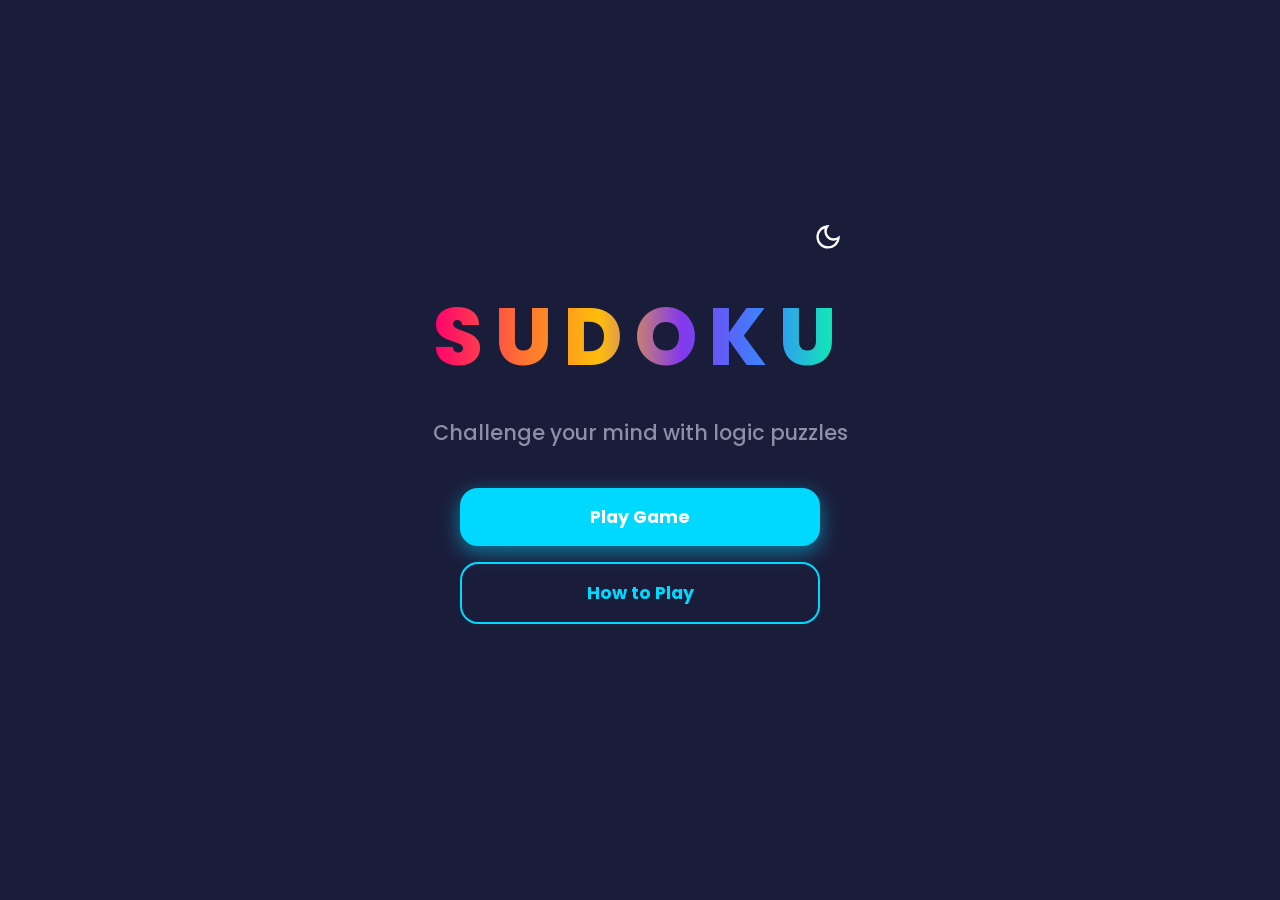
==== commit f5f444a7: "final build of sudoku" ====
--- a/index.html
+++ b/index.html
@@ -5,18 +5,72 @@
     <meta name="viewport" content="width=device-width, initial-scale=1.0, maximum-scale=5.0, user-scalable=yes">
     <meta name="description" content="Play Sudoku - Challenge your mind with logic puzzles">
     <title>Sudoku Game</title>
+    <link href="https://fonts.googleapis.com/css2?family=Poppins:wght@400;500;600;700;800&display=swap" rel="stylesheet">
     <link rel="stylesheet" href="style.css">
-    <link href="https://fonts.googleapis.com/css2?family=Poppins:wght@400;500;600;700;800&display=swap" rel="stylesheet">
 </head>
 <body>
-    <div class="app-container">
+    <!-- Home Screen -->
+    <div class="home-container" id="home-screen">
+        <div class="hero-section">
+            <div class="theme-toggle" id="theme-toggle-home" title="Toggle Theme">
+                <svg class="sun-icon" width="28" height="28" viewBox="0 0 24 24" fill="none" stroke="currentColor" stroke-width="2">
+                    <circle cx="12" cy="12" r="5"></circle>
+                    <path d="M12 1v2M12 21v2M4.22 4.22l1.42 1.42M18.36 18.36l1.42 1.42M1 12h2M21 12h2M4.22 19.78l1.42-1.42M18.36 5.64l1.42-1.42"></path>
+                </svg>
+                <svg class="moon-icon" width="28" height="28" viewBox="0 0 24 24" fill="none" stroke="currentColor" stroke-width="2">
+                    <path d="M21 12.79A9 9 0 1 1 11.21 3 7 7 0 0 0 21 12.79z"></path>
+                </svg>
+            </div>
+            
+            <h1 class="gradient-title hero-title">SUDOKU</h1>
+            <p class="subtitle">Challenge your mind with logic puzzles</p>
+            
+            <div class="home-actions">
+                <button id="play-game-btn" class="primary-btn large-btn">Play Game</button>
+                <button id="how-to-play-btn" class="secondary-btn large-btn">How to Play</button>
+            </div>
+        </div>
+
+        <!-- How to Play Modal -->
+        <div id="how-to-play-modal" class="modal hidden">
+            <div class="modal-content">
+                <div class="modal-header">
+                    <h2>How to Play Sudoku</h2>
+                    <button id="close-modal-btn" class="close-btn">&times;</button>
+                </div>
+                <div class="modal-body">
+                    <div class="instruction-step">
+                        <span class="step-number">1</span>
+                        <p>Fill the grid so that every row, column, and 3x3 box contains the digits 1 through 9.</p>
+                    </div>
+                    <div class="instruction-step">
+                        <span class="step-number">2</span>
+                        <p>Each number can only appear once in each row, column, and box.</p>
+                    </div>
+                    <div class="instruction-step">
+                        <span class="step-number">3</span>
+                        <p>Use logic to deduce the missing numbers. No guessing required!</p>
+                    </div>
+                    <div class="instruction-step">
+                        <span class="step-number">4</span>
+                        <p>Use <strong>Notes</strong> mode to jot down possibilities if you get stuck.</p>
+                    </div>
+                </div>
+            </div>
+        </div>
+    </div>
+
+    <!-- Game Screen -->
+    <div class="app-container hidden" id="game-screen">
         <header>
             <div class="header-top">
-                <a href="homepage.html" class="back-btn" title="Back to Home">
-                    <svg width="24" height="24" viewBox="0 0 24 24" fill="none" stroke="currentColor" stroke-width="2.5" stroke-linecap="round" stroke-linejoin="round"><path d="M19 12H5M12 19l-7-7 7-7"/></svg>
-                </a>
+                <button class="back-btn" id="home-btn" title="Home">
+                    <svg width="24" height="24" viewBox="0 0 24 24" fill="none" stroke="currentColor" stroke-width="2.5" stroke-linecap="round" stroke-linejoin="round">
+                        <path d="M3 12l2-2m0 0l7-7 7 7M5 10v10a1 1 0 001 1h3m10-11l2 2m-2-2v10a1 1 0 01-1 1h-3m-6 0a1 1 0 001-1v-4a1 1 0 011-1h2a1 1 0 011 1v4a1 1 0 001 1m-6 0h6"/>
+                    </svg>
+                </button>
                 <h1 class="gradient-title">SUDOKU</h1>
-                <div class="theme-toggle" id="theme-toggle" title="Toggle Theme">
+                <div class="theme-toggle" id="theme-toggle-game" title="Toggle Theme">
                     <svg class="sun-icon" width="24" height="24" viewBox="0 0 24 24" fill="none" stroke="currentColor" stroke-width="2">
                         <circle cx="12" cy="12" r="5"></circle>
                         <path d="M12 1v2M12 21v2M4.22 4.22l1.42 1.42M18.36 18.36l1.42 1.42M1 12h2M21 12h2M4.22 19.78l1.42-1.42M18.36 5.64l1.42-1.42"></path>
@@ -94,7 +148,7 @@
         <div id="message" class="toast hidden"></div>
     </div>
 
-    <!-- IMPORTANT: Analytics must load FIRST -->
+    <!-- Load AnalyticsManager first, then main script -->
     <script src="AnalyticsManager.js"></script>
     <script src="script.js"></script>
 </body>
--- a/style.css
+++ b/style.css
@@ -919,6 +919,11 @@
     }
 }
 
+/* Utility Classes */
+.hidden {
+    display: none !important;
+}
+
 /* Modal Styles */
 .modal {
     position: fixed;
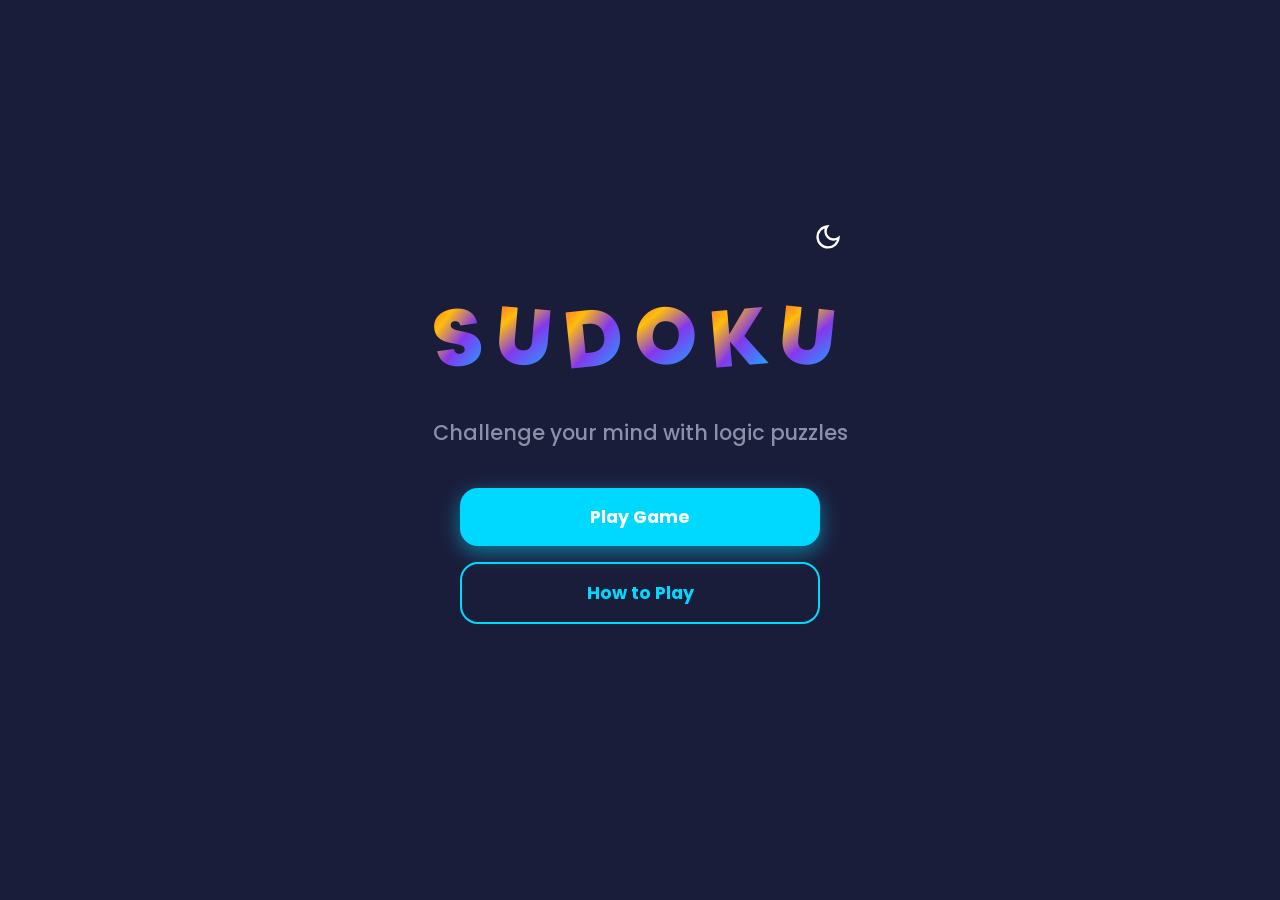
==== commit a1460fa6: "final ui changes" ====
--- a/index.html
+++ b/index.html
@@ -22,7 +22,9 @@
                 </svg>
             </div>
             
-            <h1 class="gradient-title hero-title">SUDOKU</h1>
+            <h1 class="gradient-title hero-title">
+                <span class="letter letter-1">S</span><span class="letter letter-2">U</span><span class="letter letter-3">D</span><span class="letter letter-4">O</span><span class="letter letter-5">K</span><span class="letter letter-6">U</span>
+            </h1>
             <p class="subtitle">Challenge your mind with logic puzzles</p>
             
             <div class="home-actions">
@@ -69,7 +71,9 @@
                         <path d="M3 12l2-2m0 0l7-7 7 7M5 10v10a1 1 0 001 1h3m10-11l2 2m-2-2v10a1 1 0 01-1 1h-3m-6 0a1 1 0 001-1v-4a1 1 0 011-1h2a1 1 0 011 1v4a1 1 0 001 1m-6 0h6"/>
                     </svg>
                 </button>
-                <h1 class="gradient-title">SUDOKU</h1>
+                <h1 class="gradient-title">
+                    <span class="letter letter-1">S</span><span class="letter letter-2">U</span><span class="letter letter-3">D</span><span class="letter letter-4">O</span><span class="letter letter-5">K</span><span class="letter letter-6">U</span>
+                </h1>
                 <div class="theme-toggle" id="theme-toggle-game" title="Toggle Theme">
                     <svg class="sun-icon" width="24" height="24" viewBox="0 0 24 24" fill="none" stroke="currentColor" stroke-width="2">
                         <circle cx="12" cy="12" r="5"></circle>
--- a/style.css
+++ b/style.css
@@ -116,19 +116,55 @@
     font-size: 1.6rem;
     font-weight: 800;
     letter-spacing: 0.1em;
-    background: linear-gradient(90deg, 
+    text-align: center;
+    margin: 0;
+    display: flex;
+    justify-content: center;
+    align-items: center;
+}
+
+.gradient-title .letter {
+    display: inline-block;
+    background: linear-gradient(135deg, 
         #ff006e 0%, 
-        #ff6b35 20%, 
-        #ffbe0b 40%, 
-        #8338ec 60%, 
-        #3a86ff 80%, 
+        #ff6b35 15%, 
+        #ffbe0b 30%, 
+        #8338ec 50%, 
+        #3a86ff 70%, 
         #06ffa5 100%
     );
     -webkit-background-clip: text;
     -webkit-text-fill-color: transparent;
     background-clip: text;
-    text-align: center;
-    margin: 0;
+    transition: transform 0.3s ease;
+}
+
+.gradient-title .letter-1 {
+    transform: rotate(-8deg);
+}
+
+.gradient-title .letter-2 {
+    transform: rotate(5deg);
+}
+
+.gradient-title .letter-3 {
+    transform: rotate(-6deg);
+}
+
+.gradient-title .letter-4 {
+    transform: rotate(7deg);
+}
+
+.gradient-title .letter-5 {
+    transform: rotate(-5deg);
+}
+
+.gradient-title .letter-6 {
+    transform: rotate(6deg);
+}
+
+.gradient-title .letter:hover {
+    transform: rotate(0deg) scale(1.1);
 }
 
 .theme-toggle {
@@ -352,8 +388,8 @@
 .num-btn {
     aspect-ratio: 1;
     width: 100%;
-    background-color: transparent;
-    border: none;
+    background-color: var(--cell-bg);
+    border: 2px solid var(--grid-line);
     border-radius: 10px;
     cursor: pointer;
     transition: all 0.2s ease;
@@ -363,8 +399,14 @@
     padding: 0;
 }
 
+.num-btn:hover {
+    background-color: var(--cell-hover);
+    border-color: var(--primary-color);
+    transform: translateY(-2px);
+}
+
 .num-btn:active {
-    transform: scale(0.9);
+    transform: scale(0.95);
 }
 
 .gradient-num {
